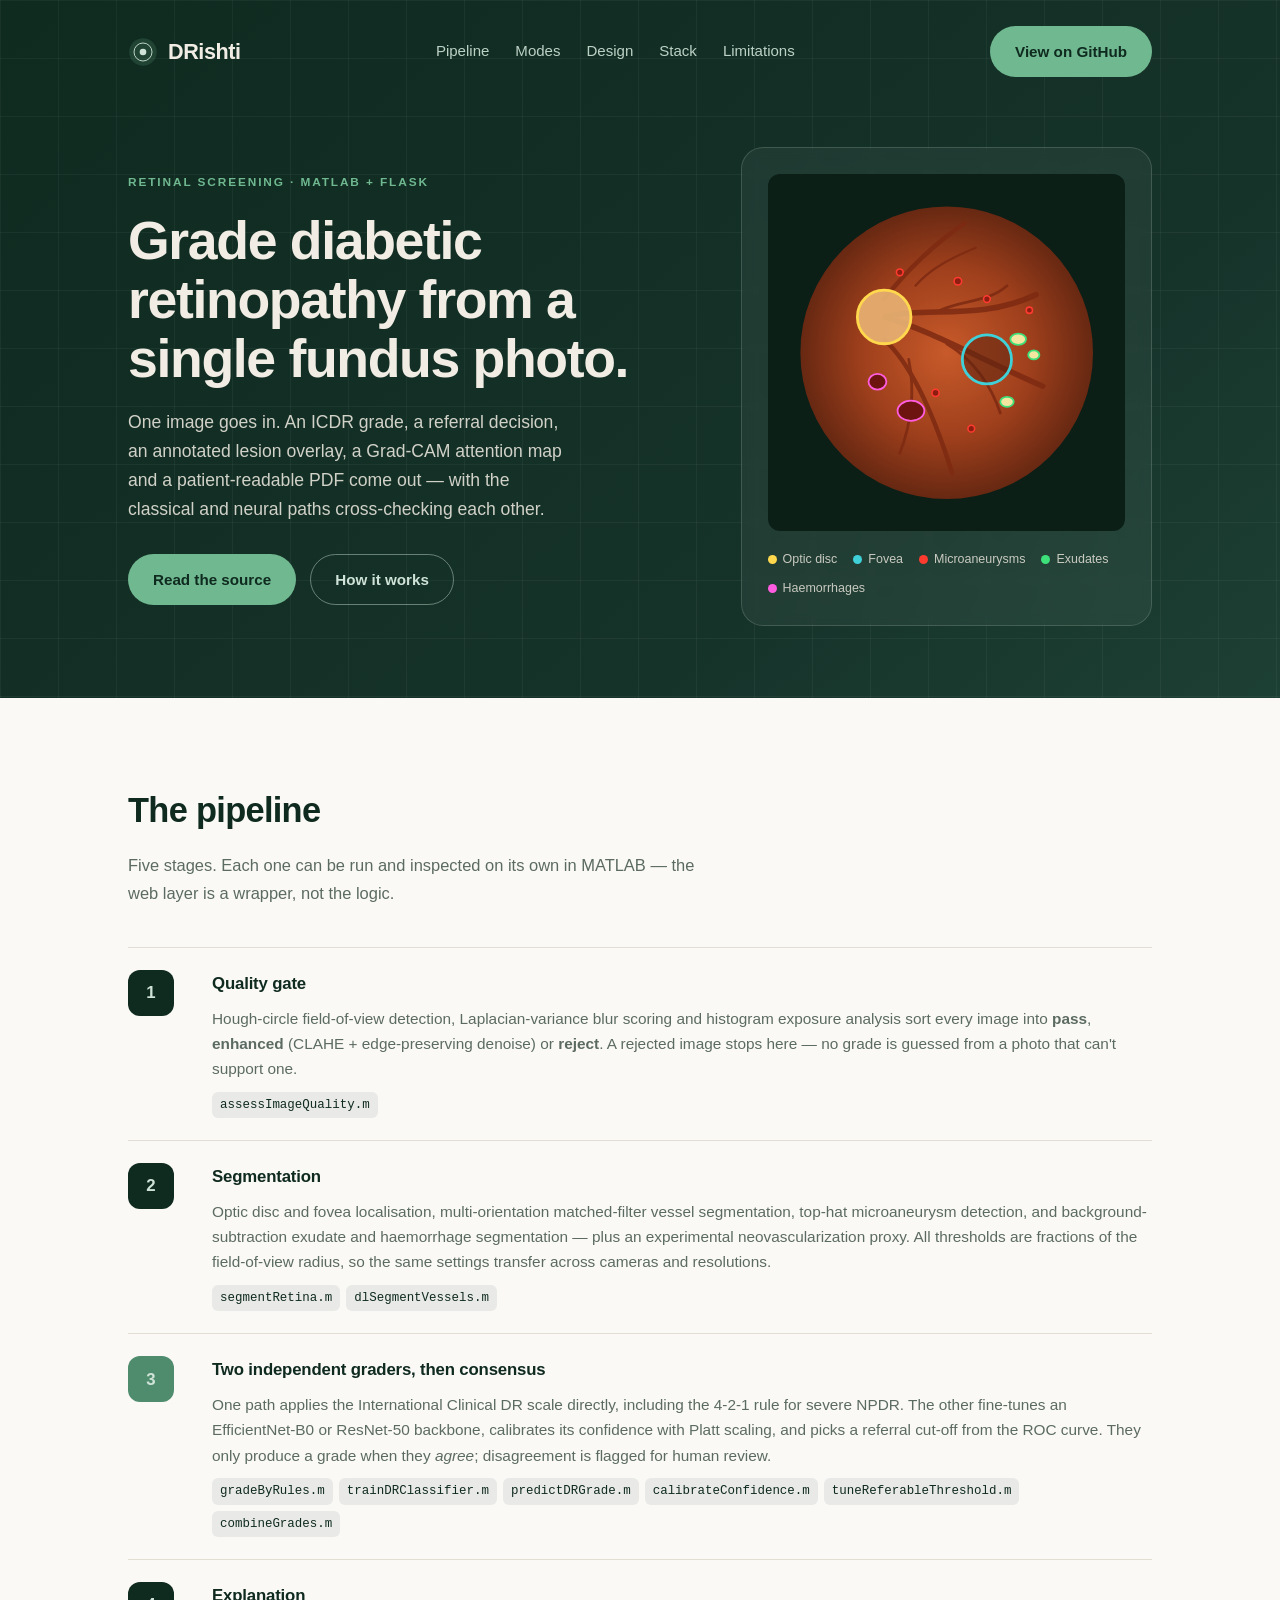
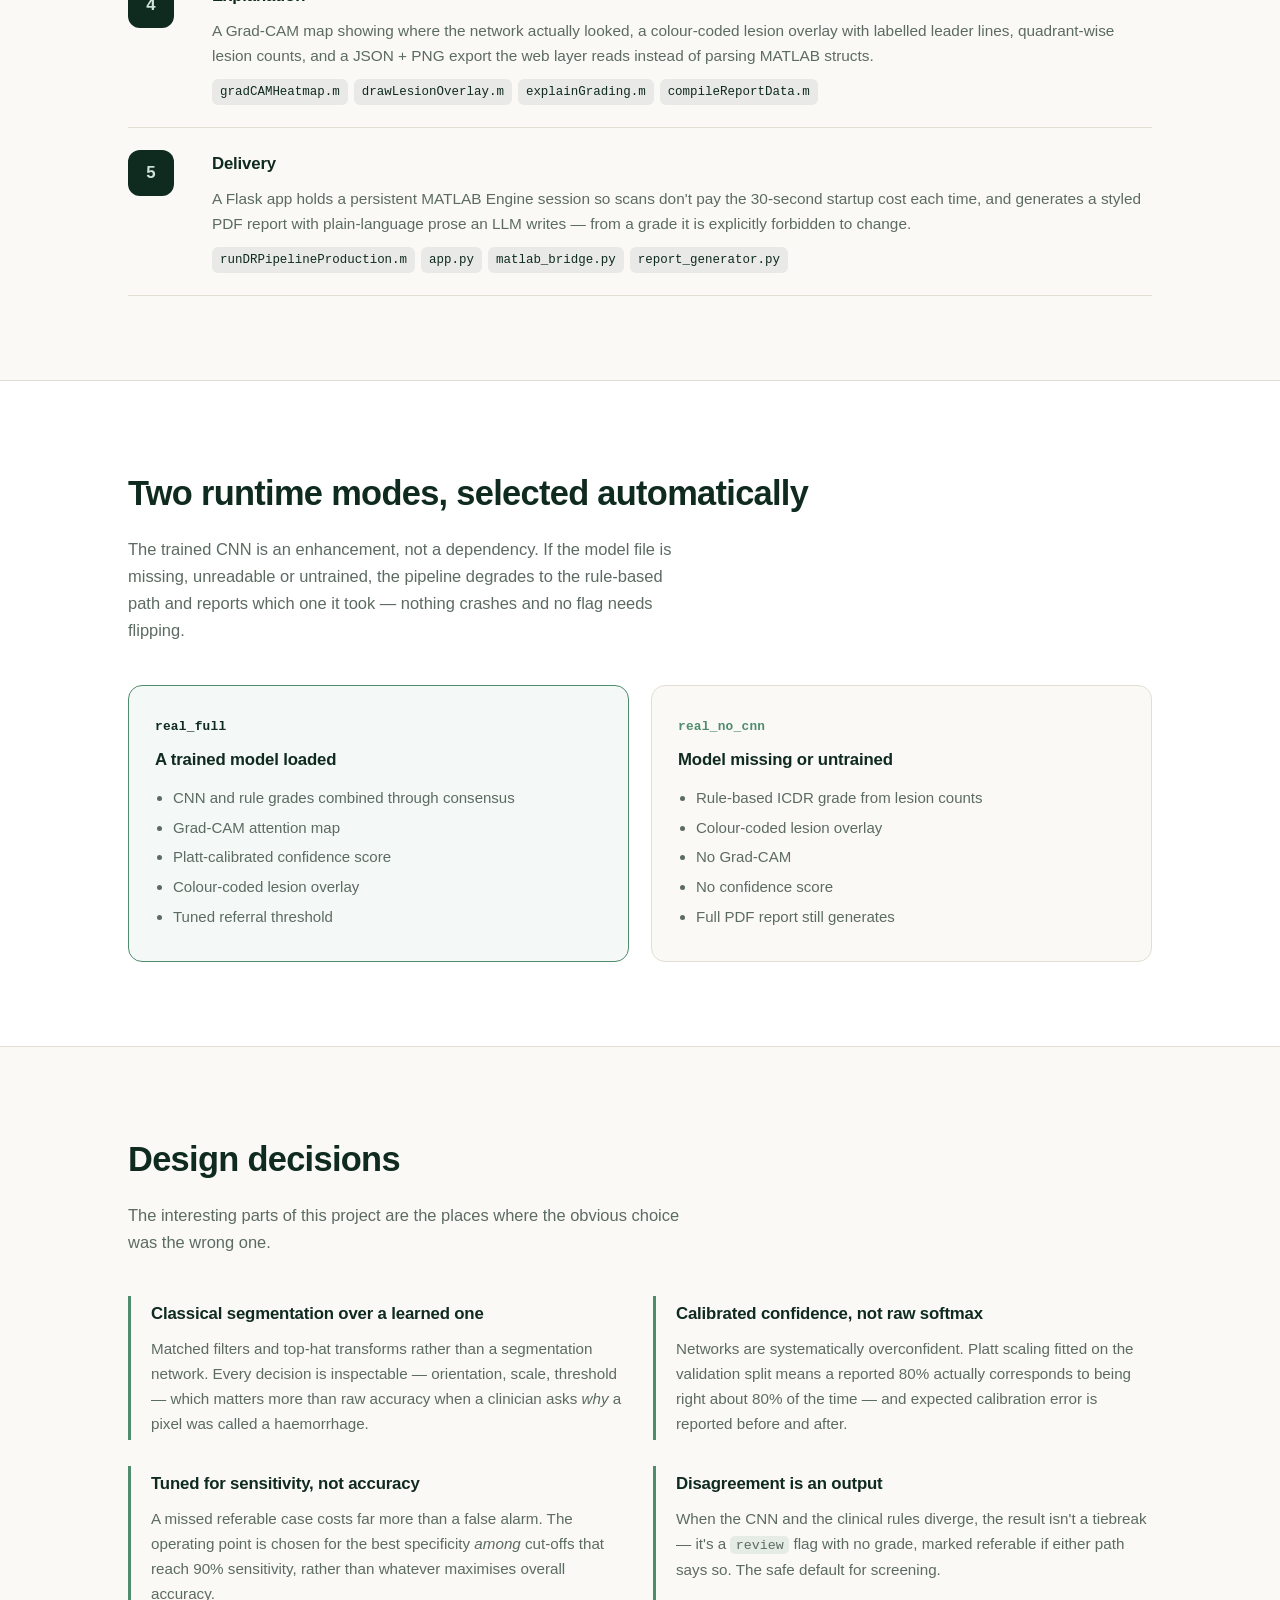
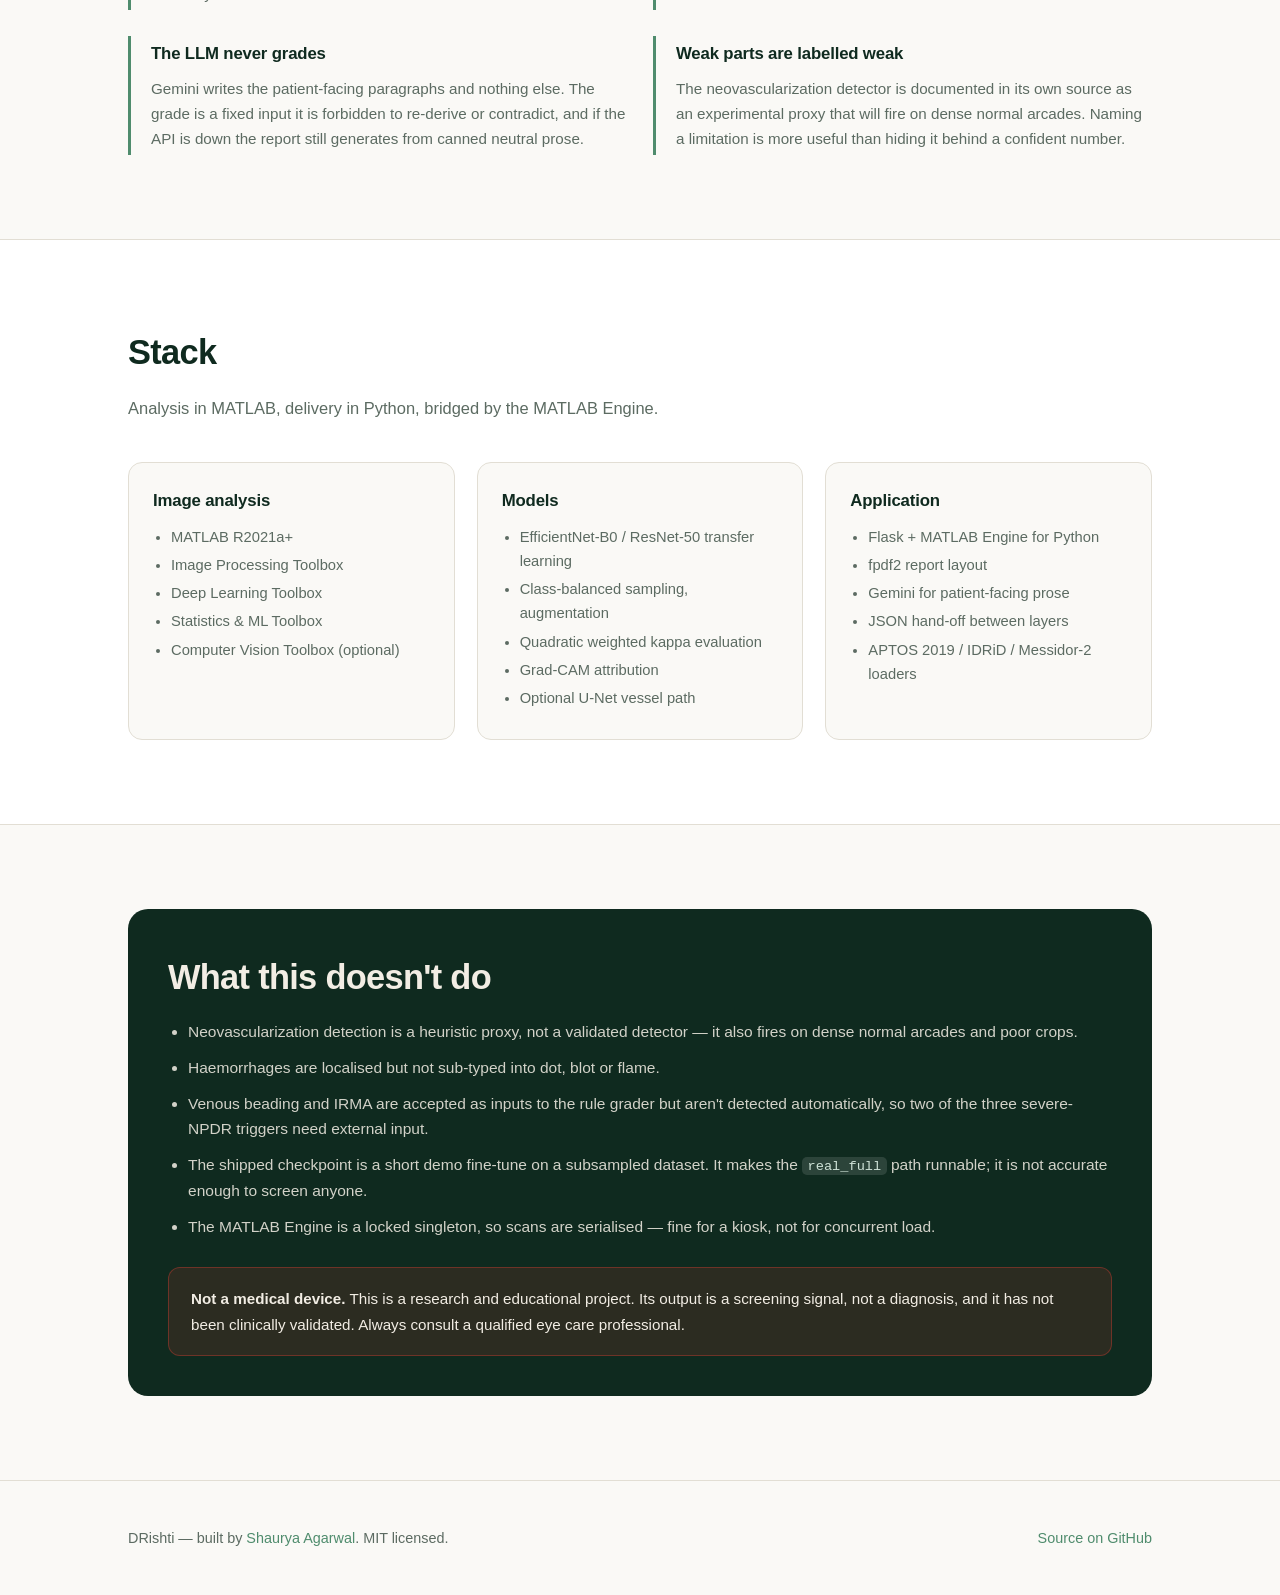
==== docs/index.html @ 1651c52e "feat: DRishti diabetic retinopathy screening pipeline MATLAB image analysis + grading, wrapped by a " ====
<!DOCTYPE html>
<html lang="en">
<head>
<meta charset="UTF-8">
<meta name="viewport" content="width=device-width, initial-scale=1.0">
<title>DRishti — Diabetic Retinopathy Screening</title>
<meta name="description" content="An end-to-end diabetic retinopathy screening pipeline: fundus image in, ICDR grade, referral decision, lesion overlay, Grad-CAM and a patient report out. MATLAB analysis, Flask delivery.">
<link rel="icon" href="data:image/svg+xml,<svg xmlns='http://www.w3.org/2000/svg' viewBox='0 0 100 100'><circle cx='50' cy='50' r='46' fill='%230f2a1f'/><circle cx='50' cy='50' r='24' fill='%234f8c6d'/><circle cx='50' cy='50' r='9' fill='%23cfe3d8'/></svg>">
<style>
  :root {
    --dark-green: #0f2a1f;
    --mid-green: #16332a;
    --accent: #4f8c6d;
    --accent-bright: #6fb890;
    --light-green: #cfe3d8;
    --cream: #f2ede4;
    --warn: #b03a2e;
    --page: #faf9f6;
    --ink: #1c2a22;
    --muted: #5c6b62;
    --line: #e2ded4;
    --radius: 14px;
    --maxw: 1080px;
  }

  * { box-sizing: border-box; }

  html { scroll-behavior: smooth; }

  body {
    margin: 0;
    font-family: -apple-system, BlinkMacSystemFont, "Segoe UI", Helvetica, Arial, sans-serif;
    color: var(--ink);
    background: var(--page);
    line-height: 1.65;
    -webkit-font-smoothing: antialiased;
  }

  .wrap { max-width: var(--maxw); margin: 0 auto; padding: 0 28px; }

  a { color: var(--accent); }

  code, pre {
    font-family: ui-monospace, SFMono-Regular, "SF Mono", Menlo, Consolas, monospace;
  }

  code {
    background: rgba(79,140,109,0.12);
    padding: 0.12em 0.4em;
    border-radius: 5px;
    font-size: 0.88em;
  }

  /* ---------- Hero ---------- */
  .hero {
    background: linear-gradient(140deg, var(--dark-green) 0%, var(--mid-green) 70%, #1d4034 100%);
    color: var(--cream);
    position: relative;
    overflow: hidden;
    padding-bottom: 72px;
  }

  .hero::after {
    content: "";
    position: absolute;
    inset: 0;
    background-image:
      linear-gradient(rgba(255,255,255,0.045) 1px, transparent 1px),
      linear-gradient(90deg, rgba(255,255,255,0.045) 1px, transparent 1px);
    background-size: 58px 58px;
    pointer-events: none;
  }

  .nav {
    position: relative;
    z-index: 2;
    display: flex;
    align-items: center;
    justify-content: space-between;
    gap: 20px;
    padding: 26px 0;
    flex-wrap: wrap;
  }

  .logo { font-size: 1.35rem; font-weight: 700; letter-spacing: -0.02em; display: flex; align-items: center; gap: 10px; }
  .logo svg { display: block; }

  .nav-links { display: flex; gap: 26px; font-size: 0.94rem; flex-wrap: wrap; }
  .nav-links a { color: var(--light-green); text-decoration: none; opacity: 0.9; }
  .nav-links a:hover { opacity: 1; color: #fff; }

  .btn {
    display: inline-block;
    padding: 12px 24px;
    border-radius: 999px;
    font-weight: 600;
    font-size: 0.95rem;
    text-decoration: none;
    border: 1.5px solid transparent;
    transition: transform 0.15s ease, background 0.15s ease;
  }
  .btn:hover { transform: translateY(-1px); }
  .btn-primary { background: var(--accent-bright); color: var(--dark-green); }
  .btn-primary:hover { background: #85cba4; }
  .btn-ghost { border-color: rgba(207,227,216,0.45); color: var(--light-green); }
  .btn-ghost:hover { border-color: var(--light-green); color: #fff; }

  .hero-grid {
    position: relative;
    z-index: 2;
    display: grid;
    grid-template-columns: 1.15fr 0.85fr;
    gap: 56px;
    align-items: center;
    padding-top: 44px;
  }

  .eyebrow {
    display: inline-block;
    font-size: 0.74rem;
    letter-spacing: 0.16em;
    text-transform: uppercase;
    color: var(--accent-bright);
    font-weight: 700;
    margin-bottom: 18px;
  }

  h1 {
    font-size: clamp(2.1rem, 5vw, 3.35rem);
    line-height: 1.1;
    letter-spacing: -0.025em;
    margin: 0 0 20px;
    font-weight: 700;
  }

  .lede { font-size: 1.1rem; color: rgba(242,237,228,0.85); margin: 0 0 30px; max-width: 46ch; }

  .hero-cta { display: flex; gap: 14px; flex-wrap: wrap; }

  /* retina visual */
  .retina-card {
    background: rgba(255,255,255,0.05);
    border: 1px solid rgba(207,227,216,0.18);
    border-radius: 22px;
    padding: 26px;
    backdrop-filter: blur(6px);
  }
  .retina-card svg { width: 100%; height: auto; display: block; border-radius: 12px; }
  .retina-legend {
    display: flex; flex-wrap: wrap; gap: 8px 16px;
    margin-top: 18px; font-size: 0.78rem; color: rgba(242,237,228,0.8);
  }
  .retina-legend span { display: flex; align-items: center; gap: 6px; }
  .dot { width: 9px; height: 9px; border-radius: 50%; display: inline-block; }

  /* ---------- Sections ---------- */
  section { padding: 84px 0; }
  section.alt { background: #fff; border-top: 1px solid var(--line); border-bottom: 1px solid var(--line); }

  h2 {
    font-size: clamp(1.6rem, 3.2vw, 2.15rem);
    letter-spacing: -0.02em;
    margin: 0 0 14px;
    color: var(--dark-green);
    font-weight: 700;
  }

  .section-lede { color: var(--muted); max-width: 62ch; margin: 0 0 40px; font-size: 1.03rem; }

  h3 { font-size: 1.05rem; margin: 0 0 8px; color: var(--dark-green); letter-spacing: -0.01em; }

  /* ---------- Pipeline ---------- */
  .pipeline { display: flex; flex-direction: column; gap: 0; }

  .stage {
    display: grid;
    grid-template-columns: 62px 1fr;
    gap: 22px;
    align-items: start;
    padding: 22px 0;
    border-top: 1px solid var(--line);
  }
  .stage:last-child { border-bottom: 1px solid var(--line); }

  .stage-num {
    width: 46px; height: 46px;
    border-radius: 12px;
    background: var(--dark-green);
    color: var(--light-green);
    display: flex; align-items: center; justify-content: center;
    font-weight: 700; font-size: 1.05rem;
  }
  .stage-num.split { background: var(--accent); }

  .stage-body p { margin: 0 0 10px; color: var(--muted); font-size: 0.96rem; }

  .files { display: flex; flex-wrap: wrap; gap: 6px; }
  .files code {
    background: rgba(15,42,31,0.07);
    color: var(--dark-green);
    font-size: 0.78rem;
    padding: 3px 8px;
    border-radius: 6px;
  }

  /* ---------- Modes ---------- */
  .modes { display: grid; grid-template-columns: 1fr 1fr; gap: 22px; }

  .mode {
    border: 1px solid var(--line);
    border-radius: var(--radius);
    padding: 26px;
    background: var(--page);
  }
  .mode.full { border-color: var(--accent); background: rgba(79,140,109,0.06); }

  .mode-tag {
    font-family: ui-monospace, monospace;
    font-size: 0.8rem;
    font-weight: 700;
    color: var(--accent);
    letter-spacing: 0.02em;
  }
  .mode.full .mode-tag { color: var(--dark-green); }

  .mode h3 { margin: 8px 0 12px; }
  .mode ul { margin: 0; padding-left: 18px; color: var(--muted); font-size: 0.94rem; }
  .mode li { margin-bottom: 5px; }

  /* ---------- Decisions ---------- */
  .decisions { display: grid; grid-template-columns: repeat(2, 1fr); gap: 26px; }

  .decision {
    border-left: 3px solid var(--accent);
    padding: 4px 0 4px 20px;
  }
  .decision p { margin: 0; color: var(--muted); font-size: 0.95rem; }

  /* ---------- Stack ---------- */
  .stack { display: grid; grid-template-columns: repeat(3, 1fr); gap: 22px; }
  .stack-card {
    background: var(--page);
    border: 1px solid var(--line);
    border-radius: var(--radius);
    padding: 24px;
  }
  .stack-card ul { margin: 10px 0 0; padding-left: 18px; color: var(--muted); font-size: 0.92rem; }
  .stack-card li { margin-bottom: 4px; }

  /* ---------- Honesty ---------- */
  .caveats {
    background: var(--dark-green);
    color: var(--cream);
    border-radius: 20px;
    padding: 40px;
  }
  .caveats h2 { color: var(--cream); }
  .caveats ul { margin: 0; padding-left: 20px; }
  .caveats li { margin-bottom: 10px; color: rgba(242,237,228,0.86); font-size: 0.97rem; }
  .caveats code { background: rgba(255,255,255,0.12); color: var(--light-green); }

  .disclaimer {
    margin-top: 28px;
    padding: 18px 22px;
    border-radius: 12px;
    background: rgba(176,58,46,0.18);
    border: 1px solid rgba(176,58,46,0.5);
    font-size: 0.95rem;
  }

  /* ---------- Footer ---------- */
  footer {
    padding: 46px 0;
    border-top: 1px solid var(--line);
    color: var(--muted);
    font-size: 0.9rem;
    display: flex;
    justify-content: space-between;
    gap: 18px;
    flex-wrap: wrap;
  }
  footer a { color: var(--accent); text-decoration: none; }
  footer a:hover { text-decoration: underline; }

  @media (max-width: 860px) {
    .hero-grid { grid-template-columns: 1fr; gap: 40px; }
    .modes, .decisions, .stack { grid-template-columns: 1fr; }
    section { padding: 60px 0; }
    .caveats { padding: 28px; }
    .stage { grid-template-columns: 50px 1fr; gap: 16px; }
  }
</style>
</head>
<body>

<header class="hero">
  <div class="wrap">
    <nav class="nav">
      <div class="logo">
        <svg width="30" height="30" viewBox="0 0 100 100" aria-hidden="true">
          <circle cx="50" cy="50" r="46" fill="#4f8c6d" opacity="0.25"/>
          <circle cx="50" cy="50" r="30" fill="none" stroke="#cfe3d8" stroke-width="3"/>
          <circle cx="50" cy="50" r="11" fill="#cfe3d8"/>
        </svg>
        DRishti
      </div>
      <div class="nav-links">
        <a href="#pipeline">Pipeline</a>
        <a href="#modes">Modes</a>
        <a href="#decisions">Design</a>
        <a href="#stack">Stack</a>
        <a href="#limits">Limitations</a>
      </div>
      <a class="btn btn-primary" href="https://github.com/Shaurya-web548/DRishti">View on GitHub</a>
    </nav>

    <div class="hero-grid">
      <div>
        <span class="eyebrow">Retinal screening · MATLAB + Flask</span>
        <h1>Grade diabetic retinopathy from a single fundus photo.</h1>
        <p class="lede">
          One image goes in. An ICDR grade, a referral decision, an annotated lesion
          overlay, a Grad-CAM attention map and a patient-readable PDF come out —
          with the classical and neural paths cross-checking each other.
        </p>
        <div class="hero-cta">
          <a class="btn btn-primary" href="https://github.com/Shaurya-web548/DRishti">Read the source</a>
          <a class="btn btn-ghost" href="#pipeline">How it works</a>
        </div>
      </div>

      <div class="retina-card">
        <svg viewBox="0 0 320 320" role="img" aria-label="Stylised fundus image with detected optic disc, fovea, vessels and lesions">
          <defs>
            <radialGradient id="fundus" cx="50%" cy="50%" r="50%">
              <stop offset="0%" stop-color="#c85a2a"/>
              <stop offset="55%" stop-color="#9e3f1c"/>
              <stop offset="100%" stop-color="#5e2410"/>
            </radialGradient>
          </defs>
          <rect width="320" height="320" fill="#0b1f17"/>
          <circle cx="160" cy="160" r="140" fill="url(#fundus)"/>

          <!-- vessels -->
          <g stroke="#7d2a12" fill="none" stroke-linecap="round" opacity="0.85">
            <path d="M105 128 C 140 118, 190 132, 240 108" stroke-width="5"/>
            <path d="M105 128 C 145 140, 195 168, 246 190" stroke-width="5"/>
            <path d="M104 148 C 130 172, 150 220, 165 268" stroke-width="4"/>
            <path d="M104 112 C 126 84, 150 62, 176 44" stroke-width="4"/>
            <path d="M150 124 C 172 112, 196 116, 214 100" stroke-width="2.5"/>
            <path d="M160 152 C 184 166, 200 190, 208 214" stroke-width="2.5"/>
            <path d="M126 166 C 132 196, 128 224, 118 250" stroke-width="2.5"/>
            <path d="M132 100 C 148 82, 168 74, 186 66" stroke-width="2"/>
          </g>

          <!-- optic disc -->
          <circle cx="104" cy="128" r="24" fill="#e8b072" opacity="0.92"/>
          <circle cx="104" cy="128" r="24" fill="none" stroke="#ffd84d" stroke-width="2.5"/>
          <!-- fovea -->
          <circle cx="196" cy="166" r="22" fill="#5e2410" opacity="0.55"/>
          <circle cx="196" cy="166" r="22" fill="none" stroke="#3fd0d8" stroke-width="2.5"/>

          <!-- exudates -->
          <g fill="#f2e6a0" stroke="#3ee07a" stroke-width="1.6">
            <ellipse cx="224" cy="148" rx="7" ry="5"/>
            <ellipse cx="238" cy="162" rx="5" ry="4"/>
            <ellipse cx="214" cy="204" rx="6" ry="4.5"/>
          </g>
          <!-- haemorrhage -->
          <g fill="#6e1410" stroke="#ff5ce0" stroke-width="1.6">
            <ellipse cx="128" cy="212" rx="12" ry="9"/>
            <ellipse cx="98" cy="186" rx="8" ry="7"/>
          </g>
          <!-- microaneurysms -->
          <g fill="#8c1d10" stroke="#ff3b30" stroke-width="1.4">
            <circle cx="170" cy="96" r="3.4"/>
            <circle cx="196" cy="112" r="3"/>
            <circle cx="150" cy="196" r="3.2"/>
            <circle cx="182" cy="228" r="3"/>
            <circle cx="234" cy="122" r="2.8"/>
            <circle cx="118" cy="88" r="3"/>
          </g>

          <circle cx="160" cy="160" r="140" fill="none" stroke="#0b1f17" stroke-width="18"/>
        </svg>
        <div class="retina-legend">
          <span><i class="dot" style="background:#ffd84d"></i>Optic disc</span>
          <span><i class="dot" style="background:#3fd0d8"></i>Fovea</span>
          <span><i class="dot" style="background:#ff3b30"></i>Microaneurysms</span>
          <span><i class="dot" style="background:#3ee07a"></i>Exudates</span>
          <span><i class="dot" style="background:#ff5ce0"></i>Haemorrhages</span>
        </div>
      </div>
    </div>
  </div>
</header>

<section id="pipeline">
  <div class="wrap">
    <h2>The pipeline</h2>
    <p class="section-lede">
      Five stages. Each one can be run and inspected on its own in MATLAB — the web
      layer is a wrapper, not the logic.
    </p>

    <div class="pipeline">
      <div class="stage">
        <div class="stage-num">1</div>
        <div class="stage-body">
          <h3>Quality gate</h3>
          <p>
            Hough-circle field-of-view detection, Laplacian-variance blur scoring and
            histogram exposure analysis sort every image into <strong>pass</strong>,
            <strong>enhanced</strong> (CLAHE + edge-preserving denoise) or
            <strong>reject</strong>. A rejected image stops here — no grade is guessed
            from a photo that can't support one.
          </p>
          <div class="files"><code>assessImageQuality.m</code></div>
        </div>
      </div>

      <div class="stage">
        <div class="stage-num">2</div>
        <div class="stage-body">
          <h3>Segmentation</h3>
          <p>
            Optic disc and fovea localisation, multi-orientation matched-filter vessel
            segmentation, top-hat microaneurysm detection, and background-subtraction
            exudate and haemorrhage segmentation — plus an experimental
            neovascularization proxy. All thresholds are fractions of the field-of-view
            radius, so the same settings transfer across cameras and resolutions.
          </p>
          <div class="files"><code>segmentRetina.m</code><code>dlSegmentVessels.m</code></div>
        </div>
      </div>

      <div class="stage">
        <div class="stage-num split">3</div>
        <div class="stage-body">
          <h3>Two independent graders, then consensus</h3>
          <p>
            One path applies the International Clinical DR scale directly, including the
            4-2-1 rule for severe NPDR. The other fine-tunes an EfficientNet-B0 or
            ResNet-50 backbone, calibrates its confidence with Platt scaling, and picks a
            referral cut-off from the ROC curve. They only produce a grade when they
            <em>agree</em>; disagreement is flagged for human review.
          </p>
          <div class="files">
            <code>gradeByRules.m</code><code>trainDRClassifier.m</code><code>predictDRGrade.m</code><code>calibrateConfidence.m</code><code>tuneReferableThreshold.m</code><code>combineGrades.m</code>
          </div>
        </div>
      </div>

      <div class="stage">
        <div class="stage-num">4</div>
        <div class="stage-body">
          <h3>Explanation</h3>
          <p>
            A Grad-CAM map showing where the network actually looked, a colour-coded
            lesion overlay with labelled leader lines, quadrant-wise lesion counts, and a
            JSON + PNG export the web layer reads instead of parsing MATLAB structs.
          </p>
          <div class="files"><code>gradCAMHeatmap.m</code><code>drawLesionOverlay.m</code><code>explainGrading.m</code><code>compileReportData.m</code></div>
        </div>
      </div>

      <div class="stage">
        <div class="stage-num">5</div>
        <div class="stage-body">
          <h3>Delivery</h3>
          <p>
            A Flask app holds a persistent MATLAB Engine session so scans don't pay the
            30-second startup cost each time, and generates a styled PDF report with
            plain-language prose an LLM writes — from a grade it is explicitly forbidden
            to change.
          </p>
          <div class="files"><code>runDRPipelineProduction.m</code><code>app.py</code><code>matlab_bridge.py</code><code>report_generator.py</code></div>
        </div>
      </div>
    </div>
  </div>
</section>

<section class="alt" id="modes">
  <div class="wrap">
    <h2>Two runtime modes, selected automatically</h2>
    <p class="section-lede">
      The trained CNN is an enhancement, not a dependency. If the model file is missing,
      unreadable or untrained, the pipeline degrades to the rule-based path and reports
      which one it took — nothing crashes and no flag needs flipping.
    </p>

    <div class="modes">
      <div class="mode full">
        <span class="mode-tag">real_full</span>
        <h3>A trained model loaded</h3>
        <ul>
          <li>CNN and rule grades combined through consensus</li>
          <li>Grad-CAM attention map</li>
          <li>Platt-calibrated confidence score</li>
          <li>Colour-coded lesion overlay</li>
          <li>Tuned referral threshold</li>
        </ul>
      </div>
      <div class="mode">
        <span class="mode-tag">real_no_cnn</span>
        <h3>Model missing or untrained</h3>
        <ul>
          <li>Rule-based ICDR grade from lesion counts</li>
          <li>Colour-coded lesion overlay</li>
          <li>No Grad-CAM</li>
          <li>No confidence score</li>
          <li>Full PDF report still generates</li>
        </ul>
      </div>
    </div>
  </div>
</section>

<section id="decisions">
  <div class="wrap">
    <h2>Design decisions</h2>
    <p class="section-lede">
      The interesting parts of this project are the places where the obvious choice was
      the wrong one.
    </p>

    <div class="decisions">
      <div class="decision">
        <h3>Classical segmentation over a learned one</h3>
        <p>
          Matched filters and top-hat transforms rather than a segmentation network.
          Every decision is inspectable — orientation, scale, threshold — which matters
          more than raw accuracy when a clinician asks <em>why</em> a pixel was called a
          haemorrhage.
        </p>
      </div>

      <div class="decision">
        <h3>Calibrated confidence, not raw softmax</h3>
        <p>
          Networks are systematically overconfident. Platt scaling fitted on the
          validation split means a reported 80% actually corresponds to being right about
          80% of the time — and expected calibration error is reported before and after.
        </p>
      </div>

      <div class="decision">
        <h3>Tuned for sensitivity, not accuracy</h3>
        <p>
          A missed referable case costs far more than a false alarm. The operating point
          is chosen for the best specificity <em>among</em> cut-offs that reach 90%
          sensitivity, rather than whatever maximises overall accuracy.
        </p>
      </div>

      <div class="decision">
        <h3>Disagreement is an output</h3>
        <p>
          When the CNN and the clinical rules diverge, the result isn't a tiebreak — it's
          a <code>review</code> flag with no grade, marked referable if either path says
          so. The safe default for screening.
        </p>
      </div>

      <div class="decision">
        <h3>The LLM never grades</h3>
        <p>
          Gemini writes the patient-facing paragraphs and nothing else. The grade is a
          fixed input it is forbidden to re-derive or contradict, and if the API is down
          the report still generates from canned neutral prose.
        </p>
      </div>

      <div class="decision">
        <h3>Weak parts are labelled weak</h3>
        <p>
          The neovascularization detector is documented in its own source as an
          experimental proxy that will fire on dense normal arcades. Naming a limitation
          is more useful than hiding it behind a confident number.
        </p>
      </div>
    </div>
  </div>
</section>

<section class="alt" id="stack">
  <div class="wrap">
    <h2>Stack</h2>
    <p class="section-lede">Analysis in MATLAB, delivery in Python, bridged by the MATLAB Engine.</p>

    <div class="stack">
      <div class="stack-card">
        <h3>Image analysis</h3>
        <ul>
          <li>MATLAB R2021a+</li>
          <li>Image Processing Toolbox</li>
          <li>Deep Learning Toolbox</li>
          <li>Statistics &amp; ML Toolbox</li>
          <li>Computer Vision Toolbox (optional)</li>
        </ul>
      </div>
      <div class="stack-card">
        <h3>Models</h3>
        <ul>
          <li>EfficientNet-B0 / ResNet-50 transfer learning</li>
          <li>Class-balanced sampling, augmentation</li>
          <li>Quadratic weighted kappa evaluation</li>
          <li>Grad-CAM attribution</li>
          <li>Optional U-Net vessel path</li>
        </ul>
      </div>
      <div class="stack-card">
        <h3>Application</h3>
        <ul>
          <li>Flask + MATLAB Engine for Python</li>
          <li>fpdf2 report layout</li>
          <li>Gemini for patient-facing prose</li>
          <li>JSON hand-off between layers</li>
          <li>APTOS 2019 / IDRiD / Messidor-2 loaders</li>
        </ul>
      </div>
    </div>
  </div>
</section>

<section id="limits">
  <div class="wrap">
    <div class="caveats">
      <h2>What this doesn't do</h2>
      <ul>
        <li>Neovascularization detection is a heuristic proxy, not a validated detector — it also fires on dense normal arcades and poor crops.</li>
        <li>Haemorrhages are localised but not sub-typed into dot, blot or flame.</li>
        <li>Venous beading and IRMA are accepted as inputs to the rule grader but aren't detected automatically, so two of the three severe-NPDR triggers need external input.</li>
        <li>The shipped checkpoint is a short demo fine-tune on a subsampled dataset. It makes the <code>real_full</code> path runnable; it is not accurate enough to screen anyone.</li>
        <li>The MATLAB Engine is a locked singleton, so scans are serialised — fine for a kiosk, not for concurrent load.</li>
      </ul>

      <div class="disclaimer">
        <strong>Not a medical device.</strong> This is a research and educational
        project. Its output is a screening signal, not a diagnosis, and it has not been
        clinically validated. Always consult a qualified eye care professional.
      </div>
    </div>
  </div>
</section>

<footer>
  <div class="wrap" style="display:flex; justify-content:space-between; gap:18px; flex-wrap:wrap; width:100%;">
    <span>DRishti — built by <a href="https://github.com/Shaurya-web548">Shaurya Agarwal</a>. MIT licensed.</span>
    <span><a href="https://github.com/Shaurya-web548/DRishti">Source on GitHub</a></span>
  </div>
</footer>

</body>
</html>
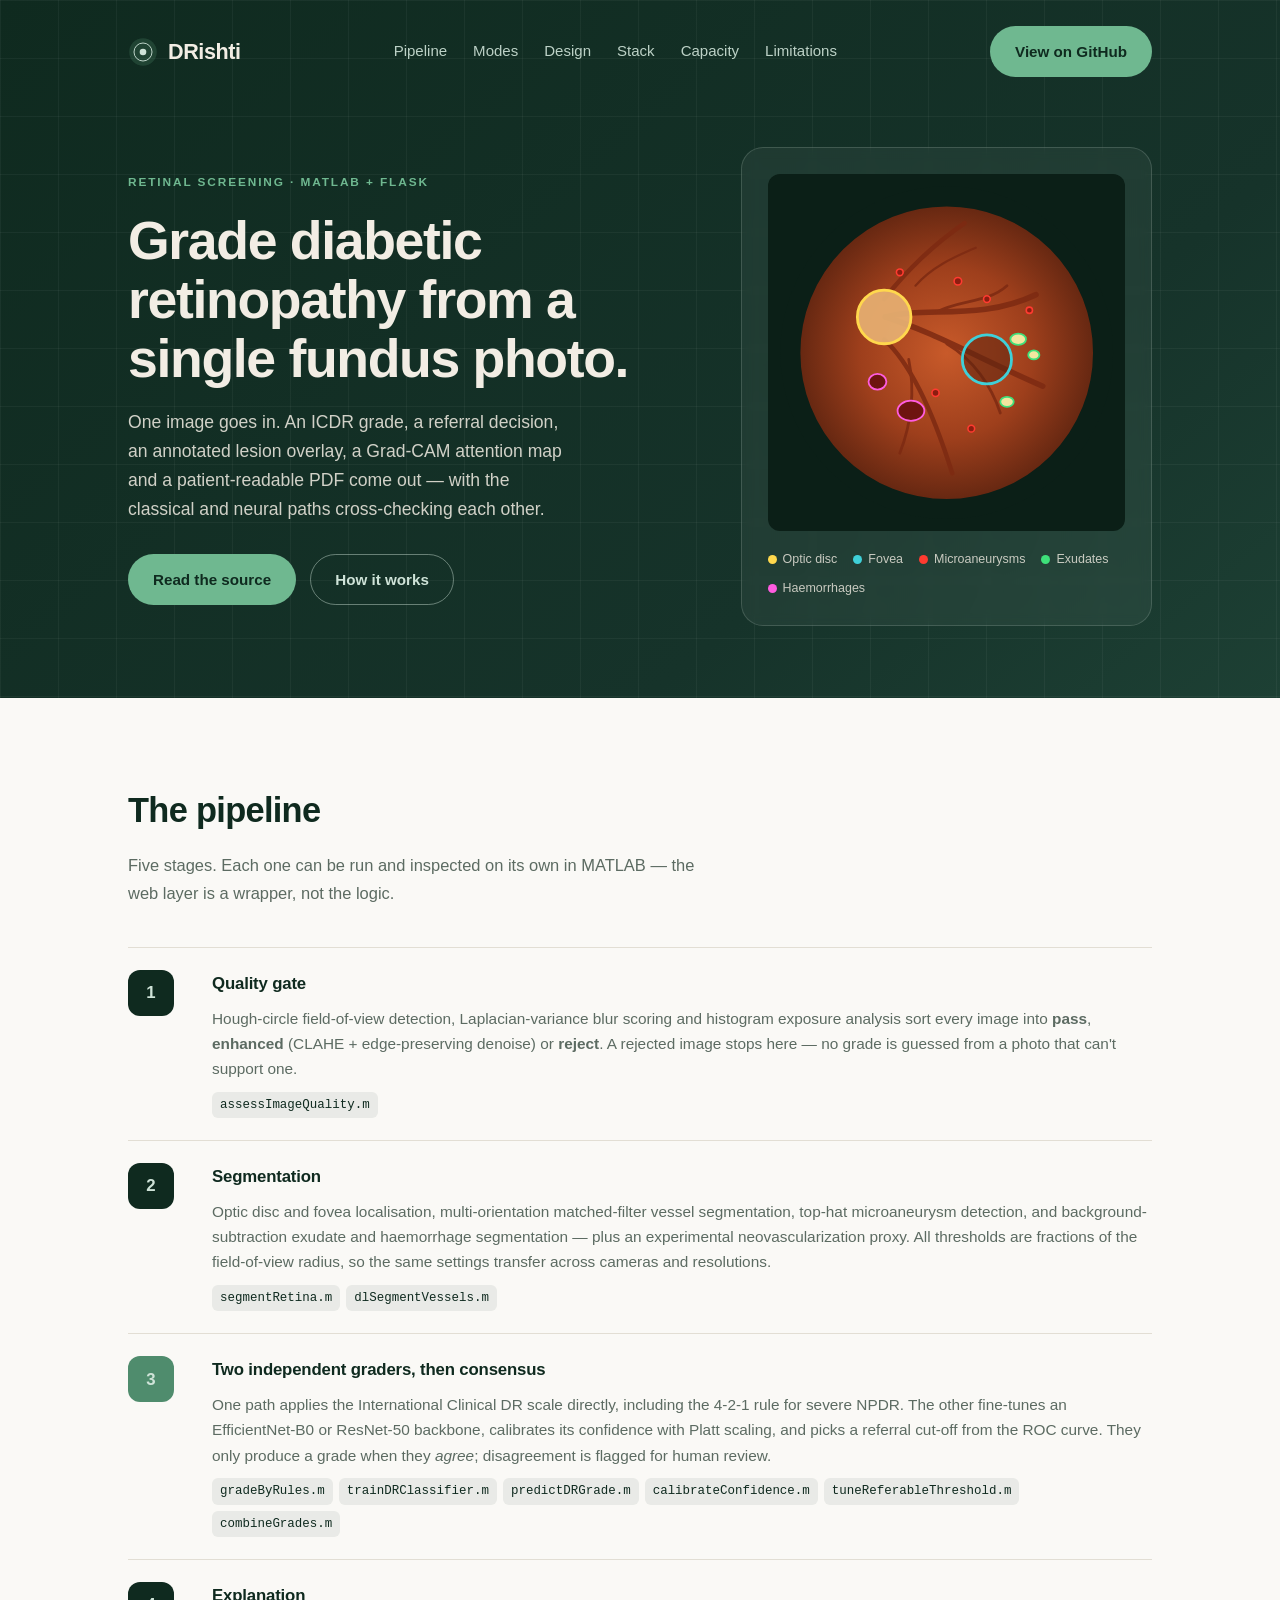
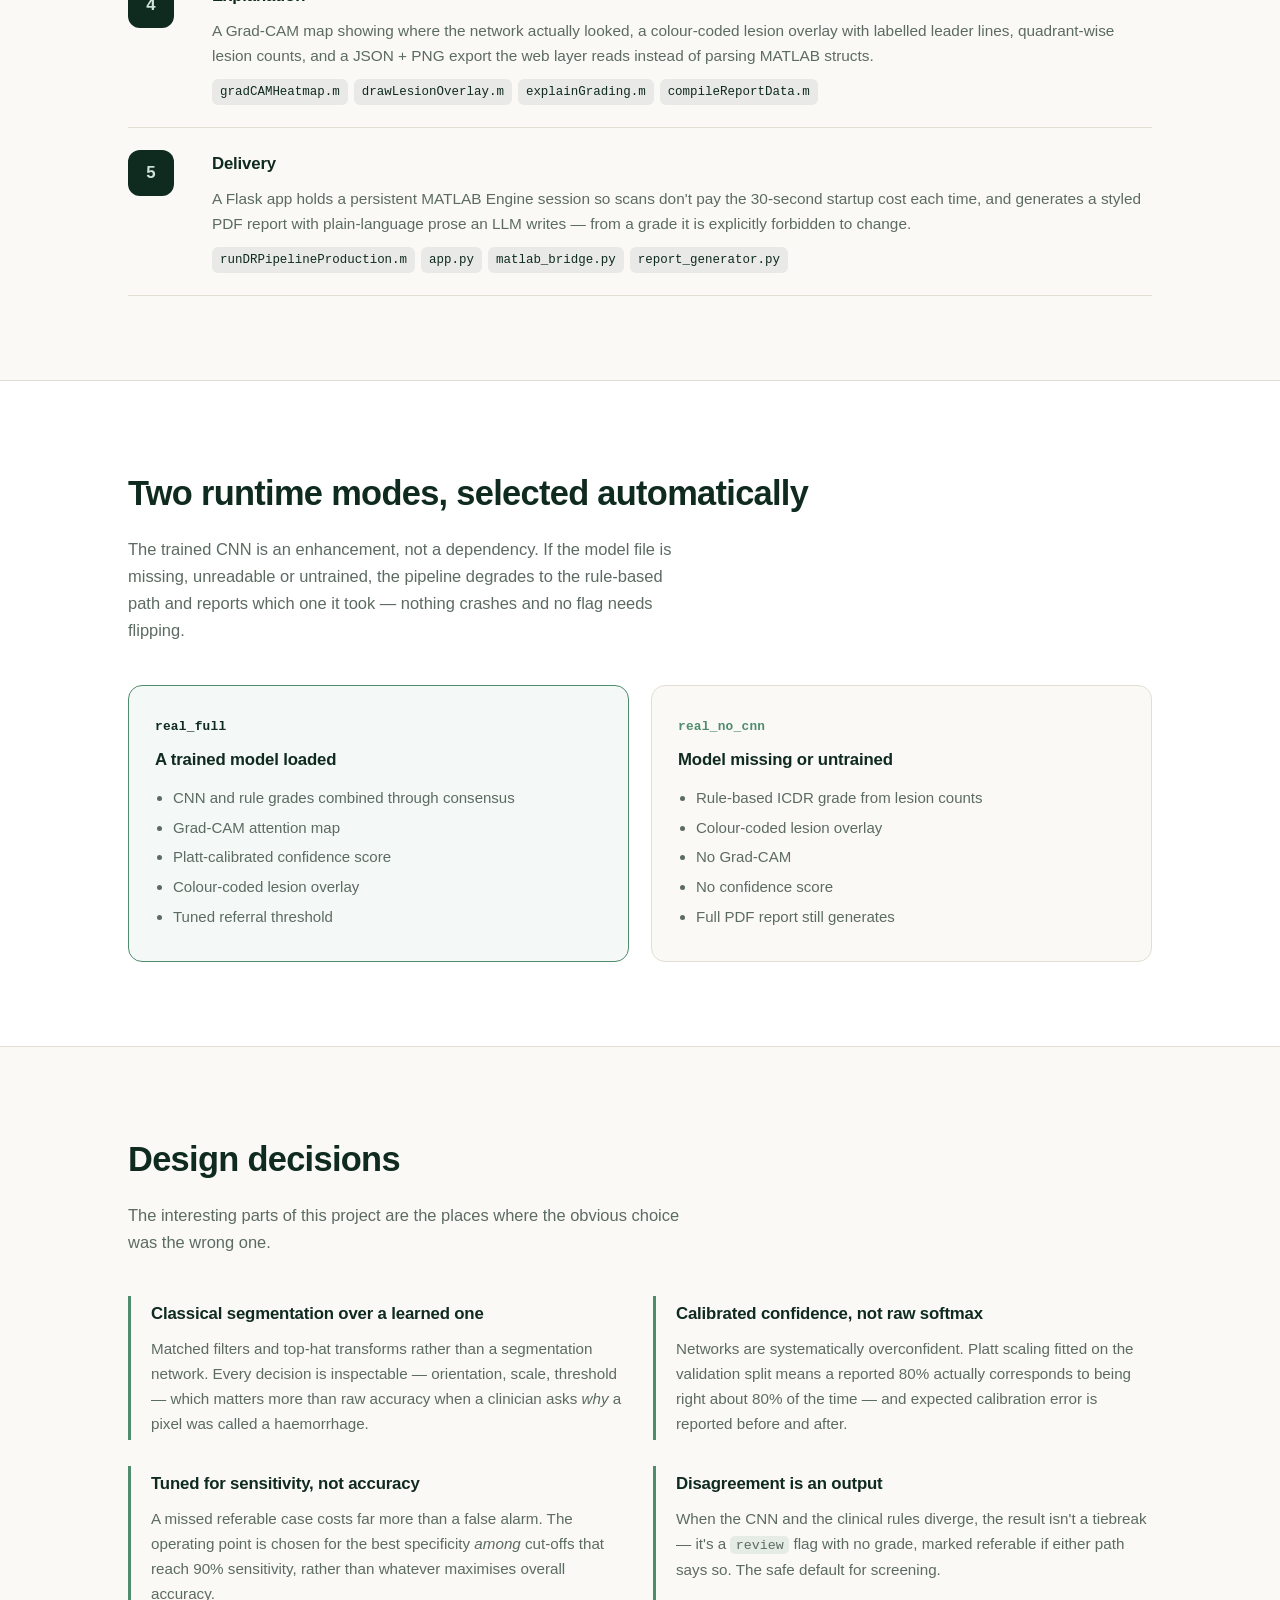
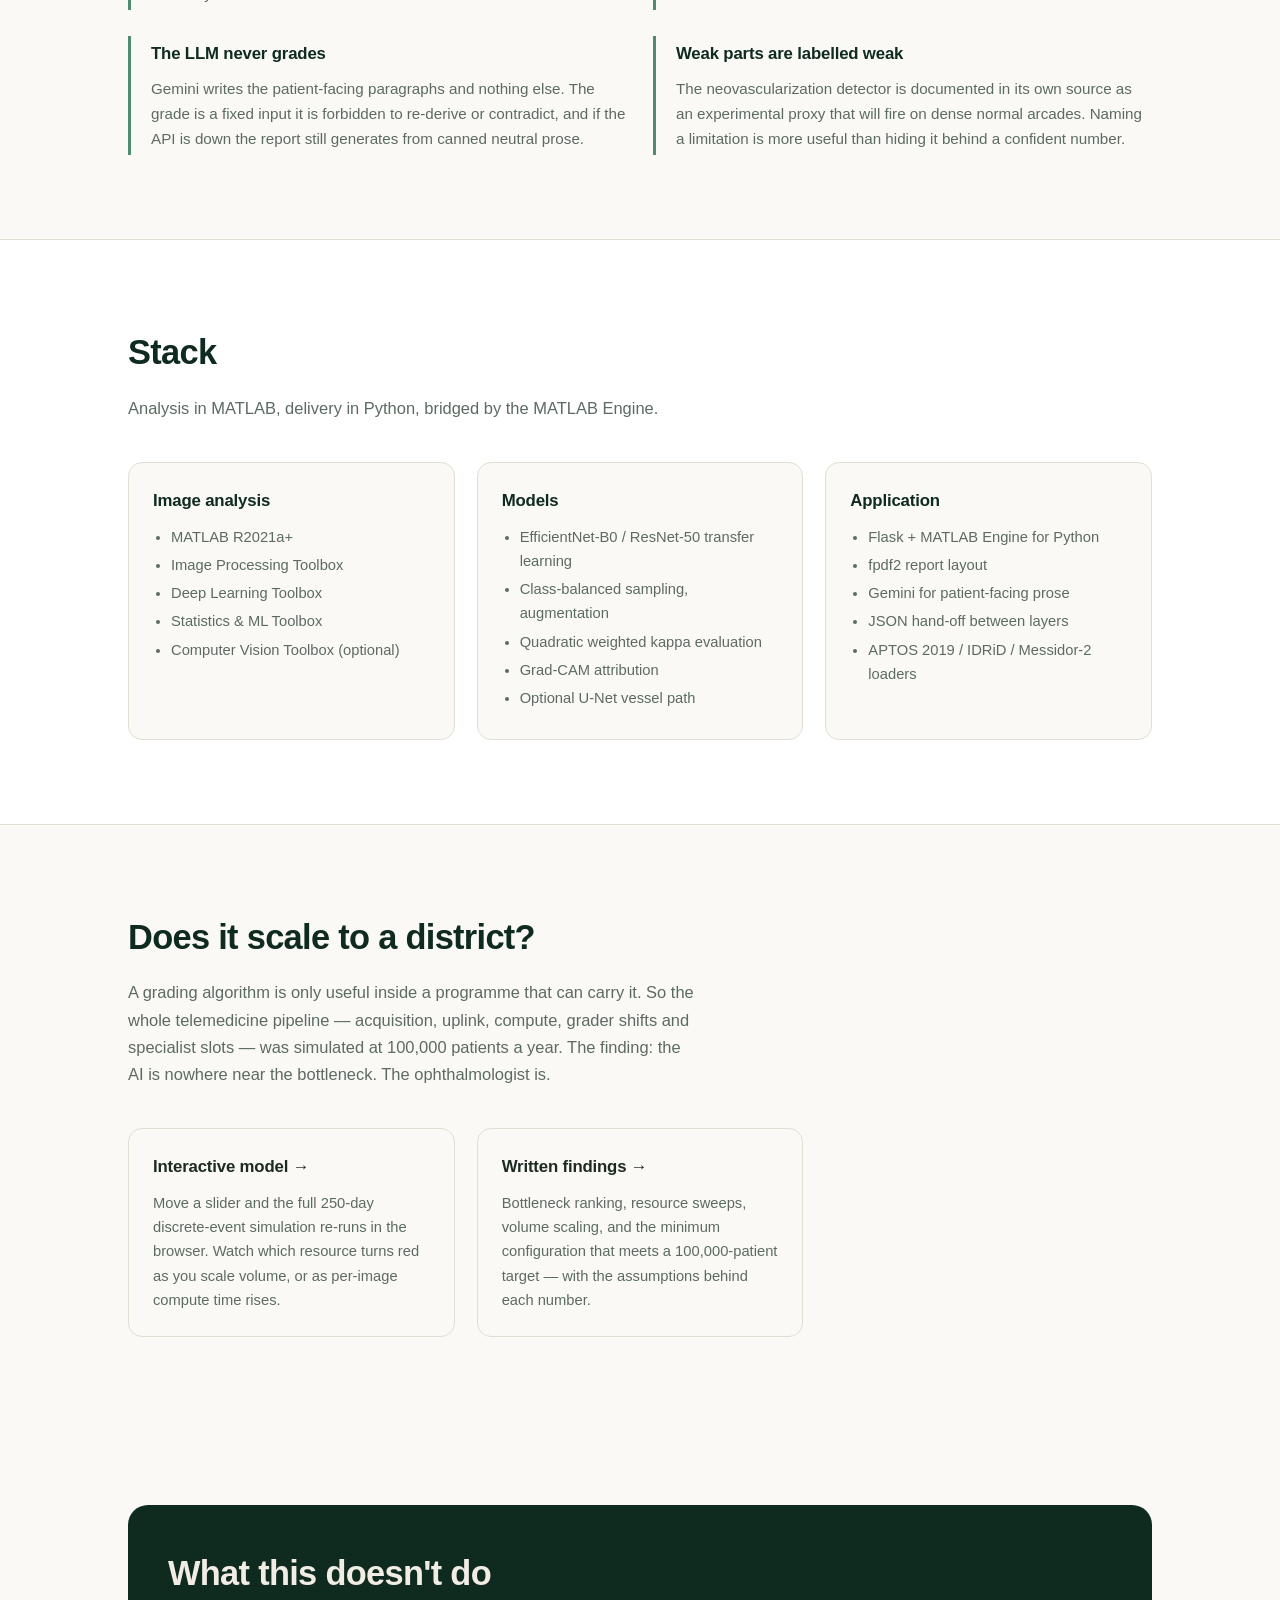
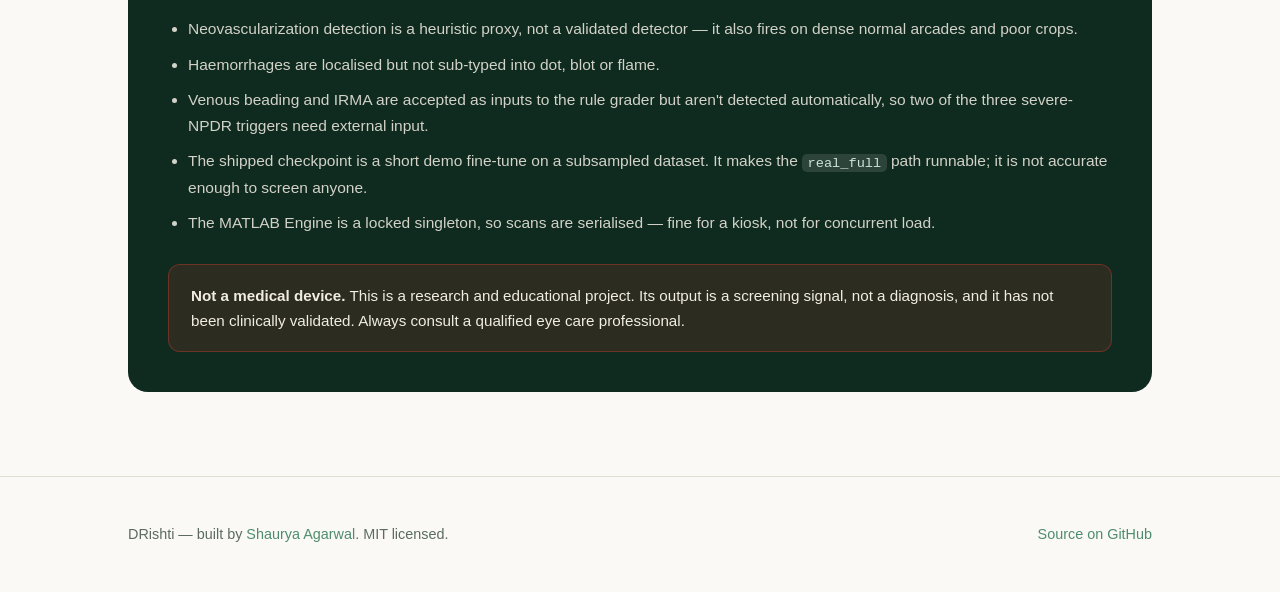
==== commit 7eb3e5ea: "feat(docs): host the capacity report and interactive simulator on Pages - docs/simulator.html: the d" ====
--- a/docs/index.html
+++ b/docs/index.html
@@ -247,6 +247,21 @@
   .stack-card ul { margin: 10px 0 0; padding-left: 18px; color: var(--muted); font-size: 0.92rem; }
   .stack-card li { margin-bottom: 4px; }
 
+  a.capacity-link {
+    display: block;
+    text-decoration: none;
+    color: inherit;
+    transition: border-color 0.15s ease, transform 0.15s ease;
+  }
+  a.capacity-link:hover { border-color: var(--accent-green); transform: translateY(-2px); }
+  a.capacity-link:focus-visible { outline: 2px solid var(--accent-green); outline-offset: 3px; }
+  a.capacity-link h3 { color: var(--accent-green); }
+  a.capacity-link p { margin: 10px 0 0; color: var(--muted); font-size: 0.92rem; }
+
+  @media (prefers-reduced-motion: reduce) {
+    a.capacity-link:hover { transform: none; }
+  }
+
   /* ---------- Honesty ---------- */
   .caveats {
     background: var(--dark-green);
@@ -309,6 +324,7 @@
         <a href="#modes">Modes</a>
         <a href="#decisions">Design</a>
         <a href="#stack">Stack</a>
+        <a href="#capacity">Capacity</a>
         <a href="#limits">Limitations</a>
       </div>
       <a class="btn btn-primary" href="https://github.com/Shaurya-web548/DRishti">View on GitHub</a>
@@ -624,6 +640,33 @@
   </div>
 </section>
 
+<section id="capacity">
+  <div class="wrap">
+    <h2>Does it scale to a district?</h2>
+    <p class="section-lede">
+      A grading algorithm is only useful inside a programme that can carry it. So
+      the whole telemedicine pipeline — acquisition, uplink, compute, grader
+      shifts and specialist slots — was simulated at 100,000 patients a year.
+      The finding: the AI is nowhere near the bottleneck. The ophthalmologist is.
+    </p>
+
+    <div class="stack">
+      <a class="stack-card capacity-link" href="simulator.html">
+        <h3>Interactive model &rarr;</h3>
+        <p>Move a slider and the full 250-day discrete-event simulation re-runs in
+           the browser. Watch which resource turns red as you scale volume, or as
+           per-image compute time rises.</p>
+      </a>
+      <a class="stack-card capacity-link" href="capacity-report.html">
+        <h3>Written findings &rarr;</h3>
+        <p>Bottleneck ranking, resource sweeps, volume scaling, and the minimum
+           configuration that meets a 100,000-patient target — with the
+           assumptions behind each number.</p>
+      </a>
+    </div>
+  </div>
+</section>
+
 <section id="limits">
   <div class="wrap">
     <div class="caveats">
